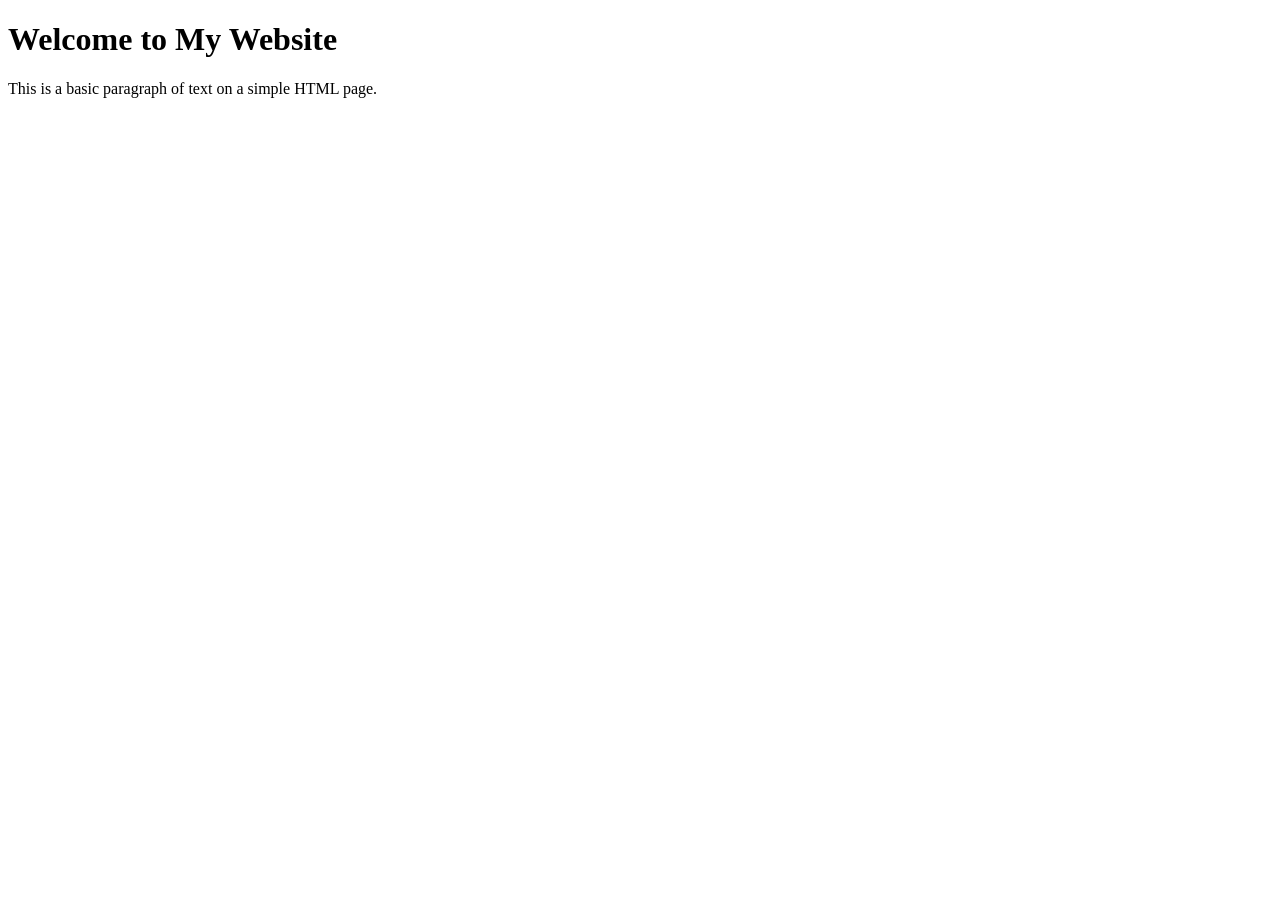
==== index.html @ 00c8b965 "Create index.html" ====
<!DOCTYPE html>
<html lang="en">
<head>
    <meta charset="UTF-8">
    <meta name="viewport" content="width=device-width, initial-scale=1.0">
    <title>My First Web Page</title>
</head>
<body>

    <h1>Welcome to My Website</h1>
    <p>This is a basic paragraph of text on a simple HTML page.</p>

</body>
</html>
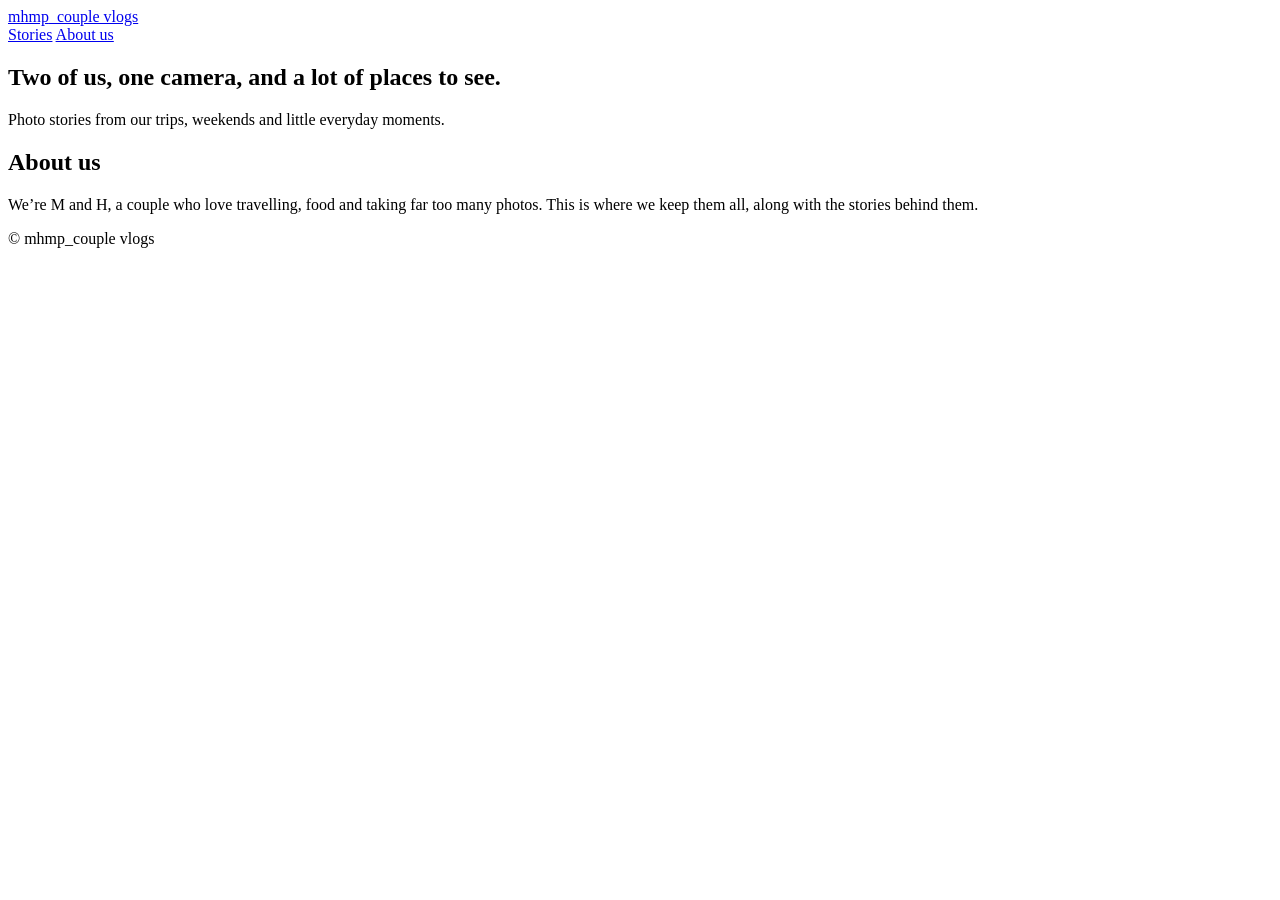
==== commit e6e85a61: "Project Created" ====
--- a/index.html
+++ b/index.html
@@ -1,14 +1,63 @@
 <!DOCTYPE html>
 <html lang="en">
 <head>
-    <meta charset="UTF-8">
-    <meta name="viewport" content="width=device-width, initial-scale=1.0">
-    <title>My First Web Page</title>
+  <meta charset="UTF-8">
+  <meta name="viewport" content="width=device-width, initial-scale=1">
+  <title>mhmp_couple vlogs</title>
+  <meta name="description" content="Photo stories from our travels and everyday life together.">
+  <link rel="preconnect" href="https://fonts.googleapis.com">
+  <link rel="preconnect" href="https://fonts.gstatic.com" crossorigin>
+  <link href="https://fonts.googleapis.com/css2?family=Young+Serif&family=Figtree:wght@400;500;600&display=swap" rel="stylesheet">
+  <link rel="stylesheet" href="css/style.css">
 </head>
 <body>
 
-    <h1>Welcome to My Website</h1>
-    <p>This is a basic paragraph of text on a simple HTML page.</p>
+  <header class="site-header">
+    <a class="logo" href="index.html">mhmp<span>_couple vlogs</span></a>
+    <nav>
+      <a href="index.html" aria-current="page">Stories</a>
+      <a href="#about">About us</a>
+    </nav>
+  </header>
 
+  <main>
+    <section class="hero">
+      <h1>Two of us, one camera, and a lot of places to see.</h1>
+      <p>Photo stories from our trips, weekends and little everyday moments.</p>
+    </section>
+
+    <section class="grid-section" aria-label="All stories">
+      <div class="photo-grid" id="photo-grid"></div>
+    </section>
+
+    <section class="about" id="about">
+      <h2>About us</h2>
+      <p>We’re M and H, a couple who love travelling, food and taking far too many photos. This is where we keep them all, along with the stories behind them.</p>
+    </section>
+  </main>
+
+  <footer class="site-footer">
+    <p>© <span id="year"></span> mhmp_couple vlogs</p>
+  </footer>
+
+  <script src="js/posts.js"></script>
+  <script src="js/common.js"></script>
+  <script>
+    const grid = document.getElementById("photo-grid");
+    grid.innerHTML = sortedPosts().map(post => `
+      <a class="photo-card" href="post.html?id=${encodeURIComponent(post.id)}">
+        <div class="photo-frame">
+          <img src="${post.cover}" alt="${post.title}" loading="lazy">
+        </div>
+        <div class="photo-info">
+          <h2>${post.title}</h2>
+          <p class="meta">
+            ${post.location ? `<span>${post.location}</span>` : ""}
+            <time datetime="${post.date}">${formatDate(post.date)}</time>
+          </p>
+        </div>
+      </a>
+    `).join("");
+  </script>
 </body>
 </html>
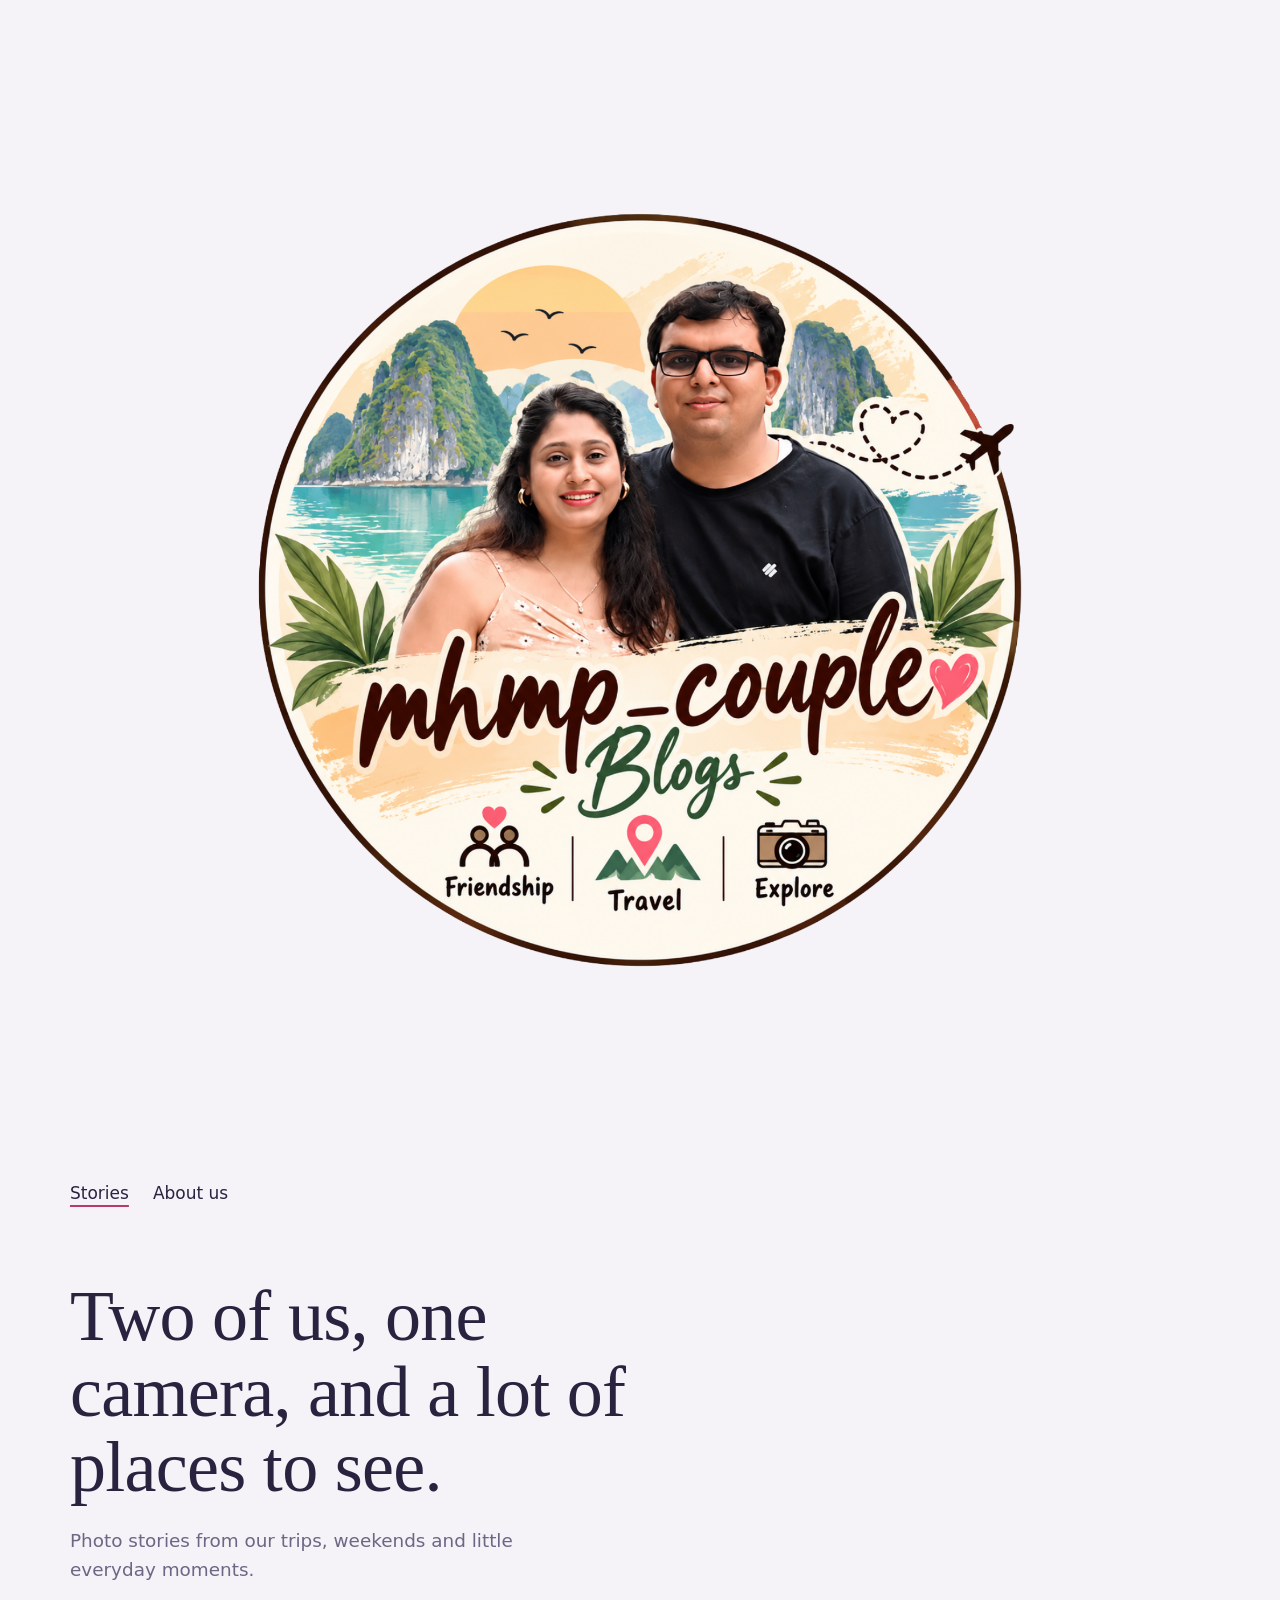
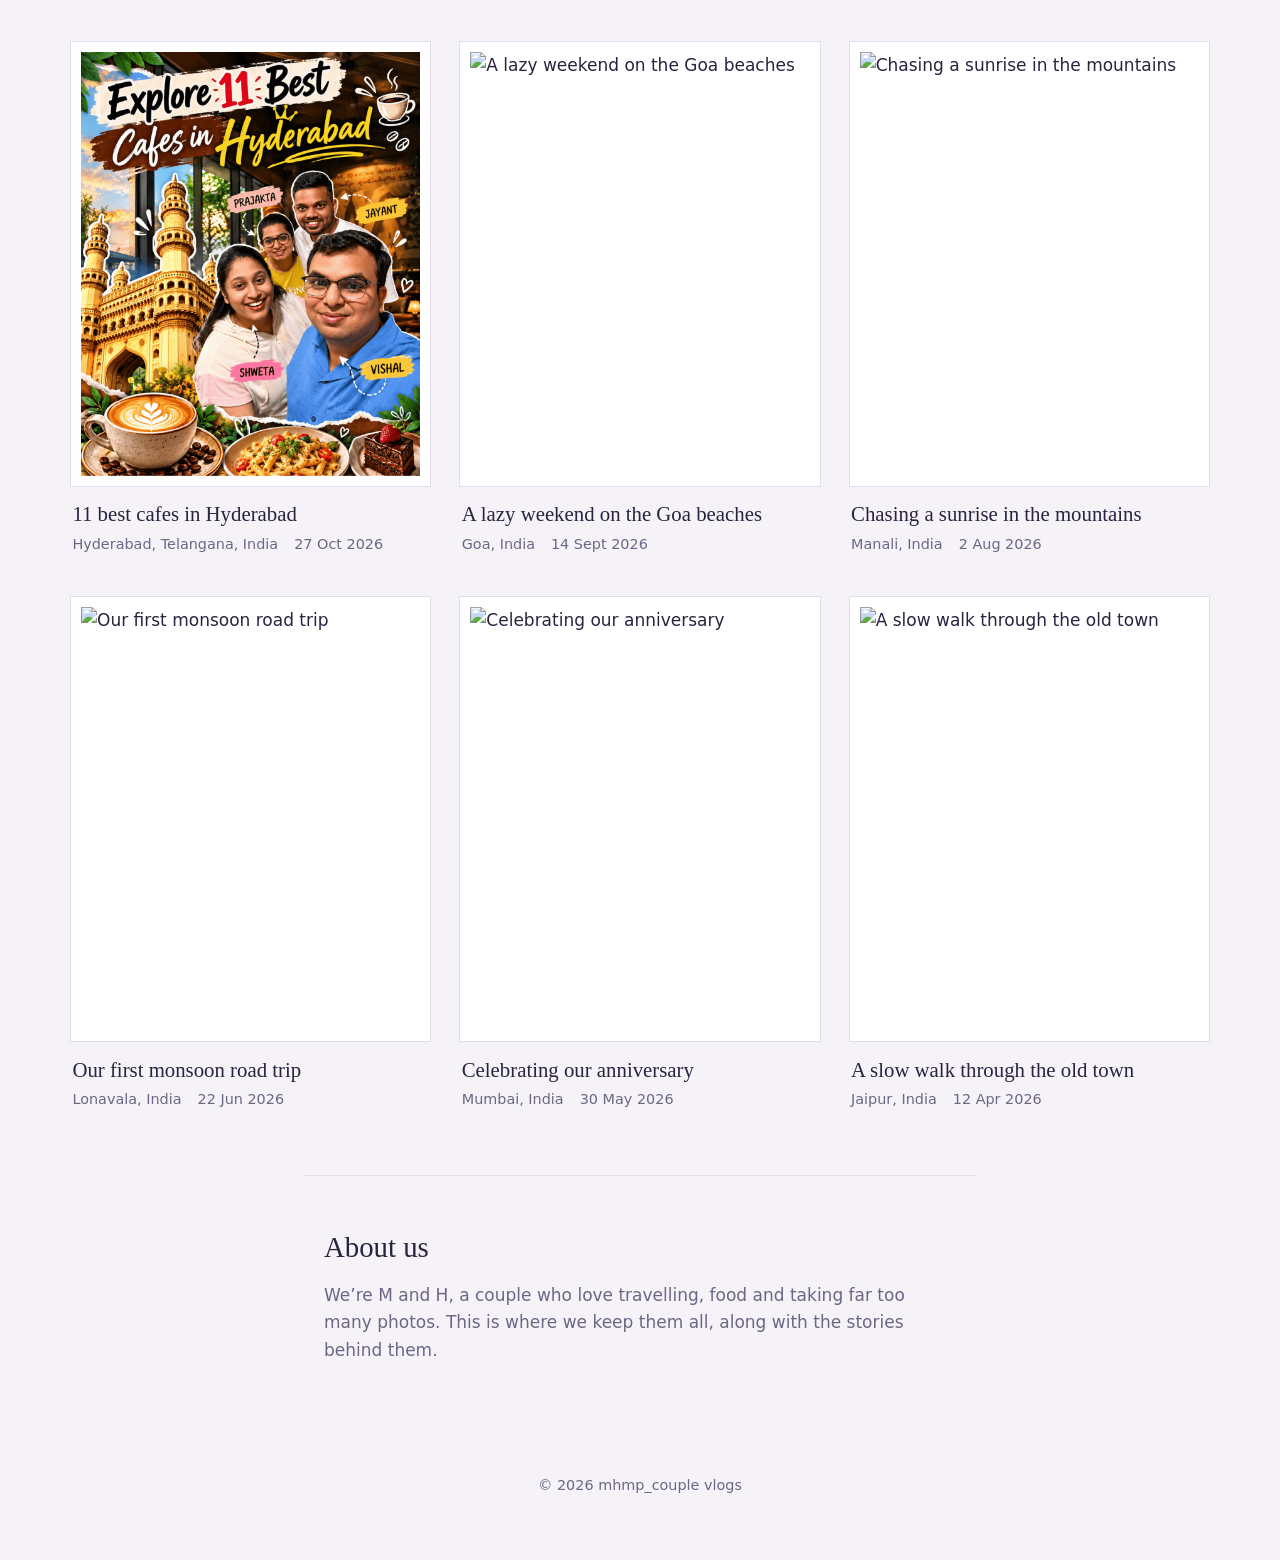
==== commit d1402c13: "added logo" ====
--- a/index.html
+++ b/index.html
@@ -13,7 +13,9 @@
 <body>
 
   <header class="site-header">
-    <a class="logo" href="index.html">mhmp<span>_couple vlogs</span></a>
+    <a class="logo" href="index.html">
+  <img src="images/logo.png" alt="mhmp_couple vlogs">
+</a>
     <nav>
       <a href="index.html" aria-current="page">Stories</a>
       <a href="#about">About us</a>
--- a/css/style.css
+++ b/css/style.css
@@ -0,0 +1,355 @@
+/* ============================================================
+   mhmp_couple vlogs – styles
+   Change the colours below to restyle the whole site.
+   ============================================================ */
+:root {
+  --bg: #F5F3F8;        /* page background */
+  --surface: #FFFFFF;   /* photo print border, cards */
+  --ink: #2A2340;       /* main text */
+  --muted: #6D6684;     /* dates, small text */
+  --accent: #B83A66;    /* links, highlights */
+  --line: #E2DDEA;      /* borders */
+
+  --serif: "Young Serif", Georgia, "Times New Roman", serif;
+  --sans: "Figtree", system-ui, -apple-system, "Segoe UI", sans-serif;
+  --max: 1180px;
+  color-scheme: light;
+}
+
+@media (prefers-color-scheme: dark) {
+  :root {
+    --bg: #1A1726;
+    --surface: #262138;
+    --ink: #EDE9F5;
+    --muted: #A49DB8;
+    --accent: #F07FA6;
+    --line: #3A3350;
+    color-scheme: dark;
+  }
+}
+
+*, *::before, *::after { box-sizing: border-box; }
+
+body {
+  margin: 0;
+  background: var(--bg);
+  color: var(--ink);
+  font-family: var(--sans);
+  font-size: 1.0625rem;
+  line-height: 1.6;
+  -webkit-font-smoothing: antialiased;
+}
+
+img { max-width: 100%; display: block; }
+a { color: var(--accent); }
+:focus-visible { outline: 3px solid var(--accent); outline-offset: 3px; }
+
+/* ---------- Header ---------- */
+.site-header {
+  max-width: var(--max);
+  margin: 0 auto;
+  padding: 1.5rem 1.25rem;
+  display: flex;
+  justify-content: space-between;
+  align-items: baseline;
+  gap: 1rem;
+  flex-wrap: wrap;
+}
+.logo {
+  font-family: var(--serif);
+  font-size: 1.6rem;
+  color: var(--ink);
+  text-decoration: none;
+}
+.logo span { color: var(--muted); }
+.site-header nav { display: flex; gap: 1.5rem; }
+.site-header nav a {
+  color: var(--ink);
+  text-decoration: none;
+  font-weight: 500;
+}
+.site-header nav a:hover,
+.site-header nav a[aria-current="page"] {
+  text-decoration: underline;
+  text-decoration-color: var(--accent);
+  text-underline-offset: 6px;
+  text-decoration-thickness: 2px;
+}
+
+/* ---------- Hero ---------- */
+.hero {
+  max-width: var(--max);
+  margin: 0 auto;
+  padding: 3rem 1.25rem 3.5rem;
+}
+.hero h1 {
+  font-family: var(--serif);
+  font-weight: 400;
+  font-size: clamp(2.25rem, 6vw, 4.5rem);
+  line-height: 1.05;
+  letter-spacing: -0.01em;
+  max-width: 16ch;
+  margin: 0 0 1.25rem;
+}
+.hero p {
+  color: var(--muted);
+  font-size: 1.15rem;
+  max-width: 45ch;
+  margin: 0;
+}
+
+/* ---------- Photo grid: 3 per row ---------- */
+.grid-section {
+  max-width: var(--max);
+  margin: 0 auto;
+  padding: 0 1.25rem 4rem;
+}
+.photo-grid {
+  display: grid;
+  grid-template-columns: repeat(3, 1fr);
+  gap: 2.5rem 1.75rem;
+}
+.photo-card {
+  color: inherit;
+  text-decoration: none;
+  display: block;
+}
+/* Each photo sits in a white "print" border */
+.photo-frame {
+  background: var(--surface);
+  padding: 10px 10px 10px;
+  border: 1px solid var(--line);
+  overflow: hidden;
+}
+.photo-frame img {
+  width: 100%;
+  aspect-ratio: 4 / 5;
+  object-fit: cover;
+  transition: transform .5s ease;
+}
+.photo-card:hover .photo-frame img { transform: scale(1.04); }
+.photo-info { padding: .9rem .15rem 0; }
+.photo-info h2 {
+  font-family: var(--serif);
+  font-weight: 400;
+  font-size: 1.3rem;
+  line-height: 1.25;
+  margin: 0 0 .35rem;
+}
+.photo-card:hover h2 { color: var(--accent); }
+.meta {
+  margin: 0;
+  color: var(--muted);
+  font-size: .9rem;
+  display: flex;
+  flex-wrap: wrap;
+  gap: .25rem 1rem;
+}
+
+/* ---------- About ---------- */
+.about {
+  max-width: 42rem;
+  margin: 0 auto;
+  padding: 3rem 1.25rem 4rem;
+  border-top: 1px solid var(--line);
+}
+.about h2 { font-family: var(--serif); font-weight: 400; font-size: 1.8rem; margin: 0 0 .75rem; }
+.about p { color: var(--muted); margin: 0; }
+
+/* ---------- Footer ---------- */
+.site-footer {
+  text-align: center;
+  color: var(--muted);
+  font-size: .9rem;
+  padding: 2rem 1.25rem 3rem;
+}
+
+/* ============================================================
+   POST PAGE
+   ============================================================ */
+.post {
+  max-width: 980px;
+  margin: 0 auto;
+  padding: 1rem 1.25rem 4rem;
+}
+.back-link {
+  display: inline-block;
+  color: var(--muted);
+  text-decoration: none;
+  font-weight: 500;
+  margin-bottom: 2rem;
+}
+.back-link:hover { color: var(--accent); }
+
+.post-header { margin-bottom: 2rem; }
+.post-header h1 {
+  font-family: var(--serif);
+  font-weight: 400;
+  font-size: clamp(2rem, 5vw, 3.5rem);
+  line-height: 1.1;
+  margin: 0 0 .5rem;
+  max-width: 22ch;
+}
+.post-location { color: var(--muted); margin: 0 0 1.25rem; font-size: 1.05rem; }
+
+/* Posted / Updated dates */
+.post-dates {
+  display: flex;
+  gap: 2.5rem;
+  margin: 0;
+  padding-top: 1rem;
+  border-top: 1px solid var(--line);
+}
+.post-dates dt { font-size: .85rem; color: var(--muted); }
+.post-dates dd { margin: 0; font-weight: 600; }
+
+/* ---------- Gallery ---------- */
+.gallery { margin-bottom: 3rem; }
+.gallery-main {
+  position: relative;
+  display: block;
+  width: 100%;
+  padding: 12px;
+  background: var(--surface);
+  border: 1px solid var(--line);
+  cursor: zoom-in;
+}
+.gallery-main img {
+  width: 100%;
+  height: min(75vh, 720px);
+  object-fit: contain;
+  background: var(--bg);
+}
+.gallery-count {
+  position: absolute;
+  right: 24px;
+  bottom: 24px;
+  background: rgba(20, 16, 32, .7);
+  color: #fff;
+  font-size: .85rem;
+  padding: .2rem .65rem;
+  border-radius: 999px;
+}
+.gallery-thumbs {
+  display: flex;
+  gap: .6rem;
+  margin-top: .75rem;
+  overflow-x: auto;
+  padding-bottom: .25rem;
+}
+.thumb {
+  flex: 0 0 auto;
+  width: 96px;
+  padding: 0;
+  border: 2px solid transparent;
+  background: none;
+  cursor: pointer;
+  opacity: .6;
+  transition: opacity .2s;
+}
+.thumb img { width: 100%; aspect-ratio: 1; object-fit: cover; }
+.thumb:hover { opacity: 1; }
+.thumb.active { opacity: 1; border-color: var(--accent); }
+
+/* ---------- Story text ---------- */
+.post-content {
+  max-width: 40rem;
+  margin: 0 auto;
+  font-size: 1.125rem;
+  line-height: 1.75;
+}
+.post-content h2 {
+  font-family: var(--serif);
+  font-weight: 400;
+  font-size: 1.6rem;
+  margin: 2.25rem 0 .5rem;
+}
+.post-content p { margin: 0 0 1.25rem; }
+.updated-note {
+  color: var(--muted);
+  font-size: .95rem;
+  font-style: italic;
+  border-left: 3px solid var(--accent);
+  padding-left: .9rem;
+  margin-top: 2rem !important;
+}
+
+/* ---------- Previous / next ---------- */
+.post-nav {
+  max-width: 40rem;
+  margin: 3.5rem auto 0;
+  padding-top: 1.5rem;
+  border-top: 1px solid var(--line);
+  display: flex;
+  justify-content: space-between;
+  gap: 1.5rem;
+}
+.post-nav a {
+  color: var(--ink);
+  text-decoration: none;
+  font-family: var(--serif);
+  font-size: 1.1rem;
+  max-width: 48%;
+}
+.post-nav a:hover { color: var(--accent); }
+.post-nav small {
+  display: block;
+  font-family: var(--sans);
+  font-size: .85rem;
+  color: var(--muted);
+}
+.post-nav .newer { text-align: right; margin-left: auto; }
+
+/* ---------- Lightbox ---------- */
+.lightbox {
+  position: fixed;
+  inset: 0;
+  background: rgba(14, 11, 22, .94);
+  display: flex;
+  align-items: center;
+  justify-content: center;
+  z-index: 100;
+  padding: 3rem 4rem;
+}
+.lightbox[hidden] { display: none; }
+.lightbox img { max-height: 100%; max-width: 100%; object-fit: contain; }
+.lightbox button {
+  position: absolute;
+  background: none;
+  border: 0;
+  color: #fff;
+  font-size: 2.5rem;
+  line-height: 1;
+  cursor: pointer;
+  padding: .5rem 1rem;
+}
+.lb-close { top: .75rem; right: .75rem; font-size: 1.75rem !important; }
+.lb-prev { left: .5rem; }
+.lb-next { right: .5rem; }
+
+/* ---------- Not found ---------- */
+.not-found { text-align: center; padding: 4rem 0; }
+.not-found h1 { font-family: var(--serif); font-weight: 400; }
+.button {
+  display: inline-block;
+  background: var(--accent);
+  color: #fff;
+  text-decoration: none;
+  padding: .7rem 1.4rem;
+  border-radius: 999px;
+  font-weight: 600;
+}
+
+/* ---------- Responsive ---------- */
+@media (max-width: 900px) {
+  .photo-grid { grid-template-columns: repeat(2, 1fr); }
+}
+@media (max-width: 560px) {
+  .photo-grid { grid-template-columns: 1fr; }
+  .post-dates { gap: 1.5rem; }
+  .lightbox { padding: 3rem .5rem; }
+  .thumb { width: 72px; }
+}
+@media (prefers-reduced-motion: reduce) {
+  * { transition: none !important; }
+}
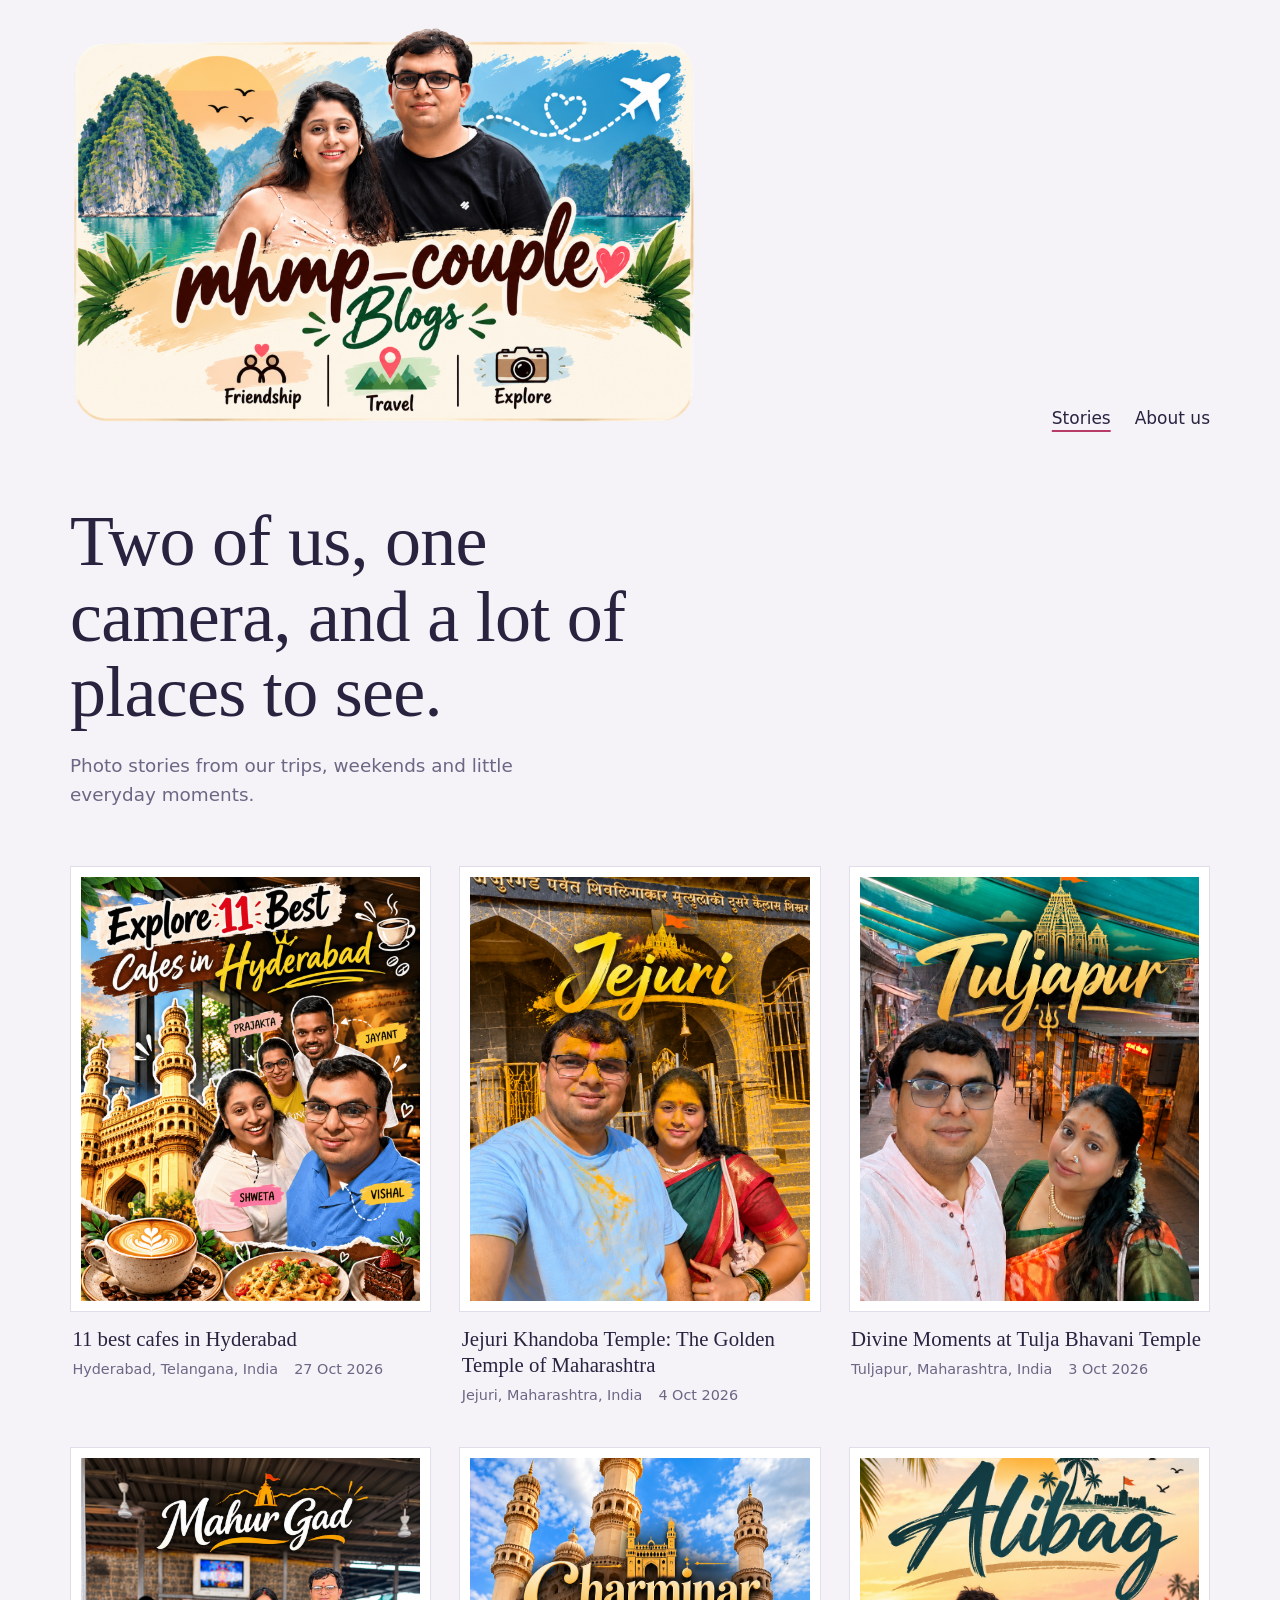
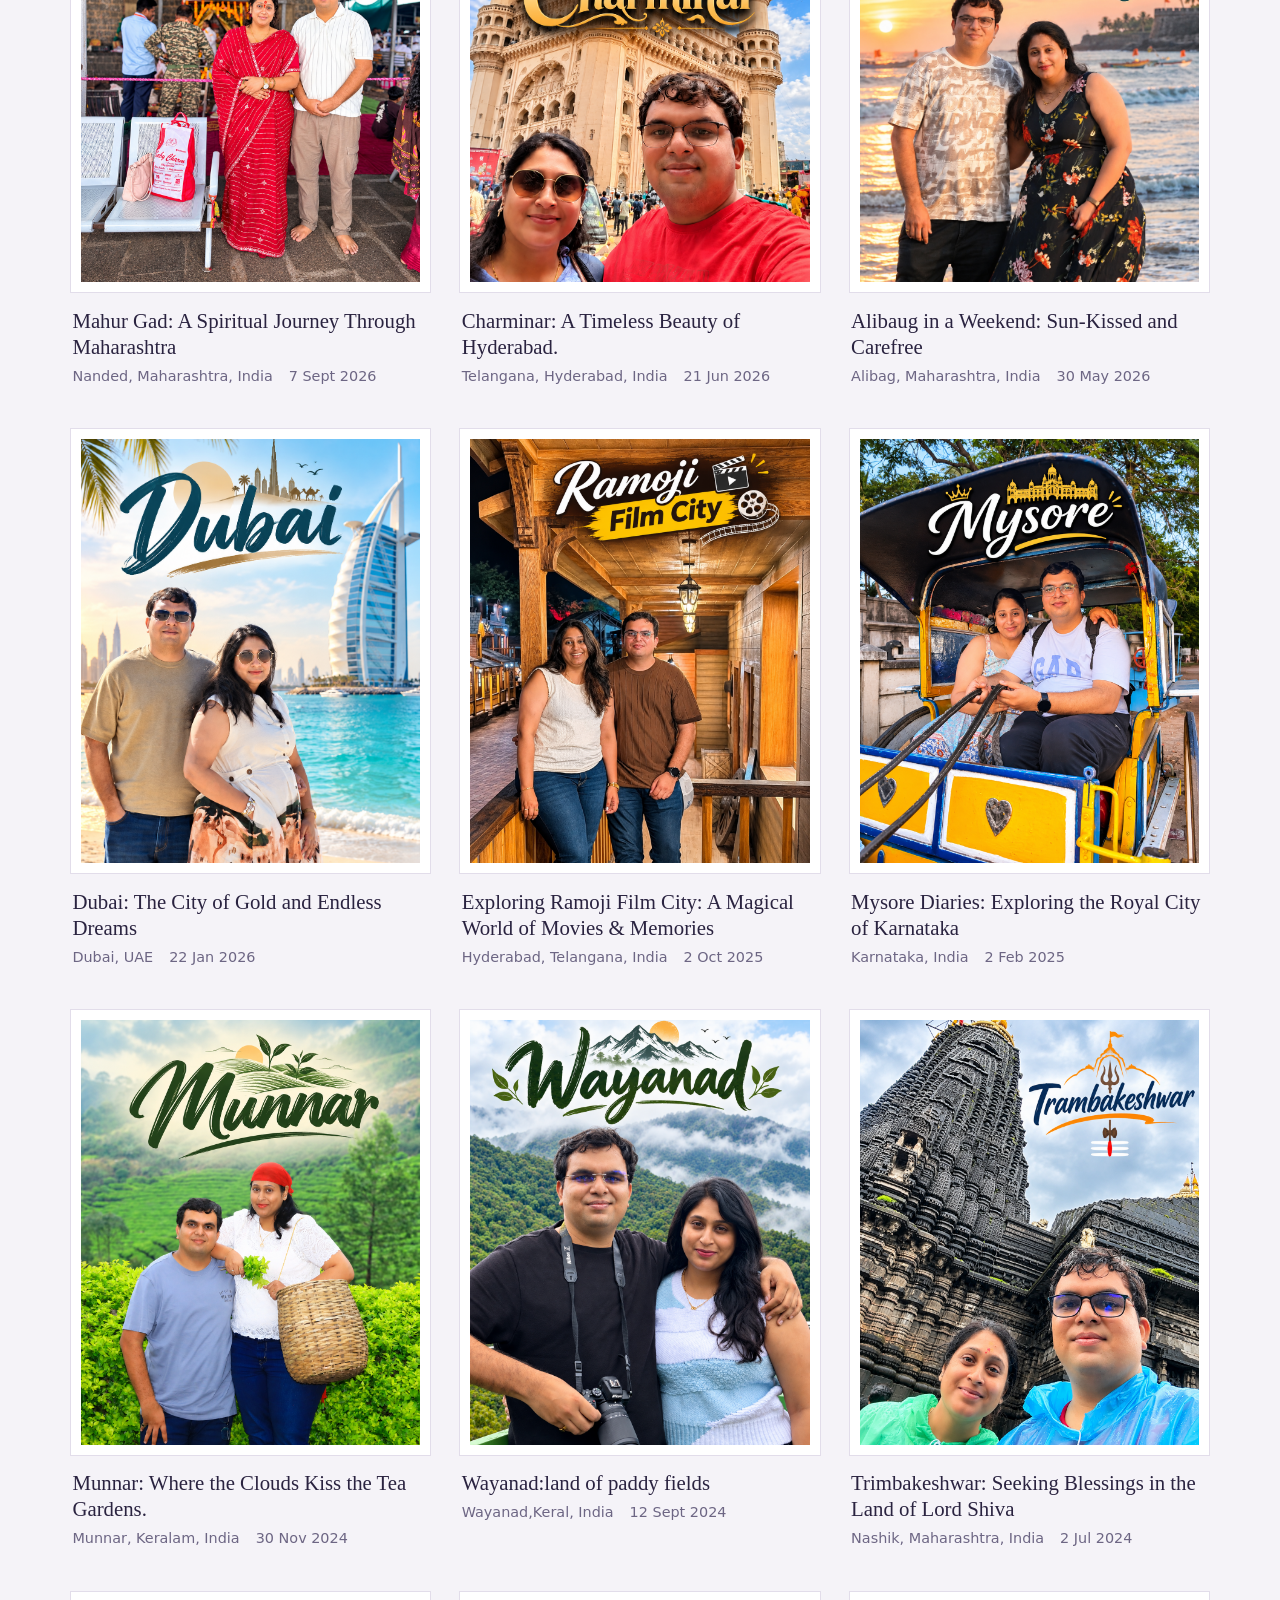
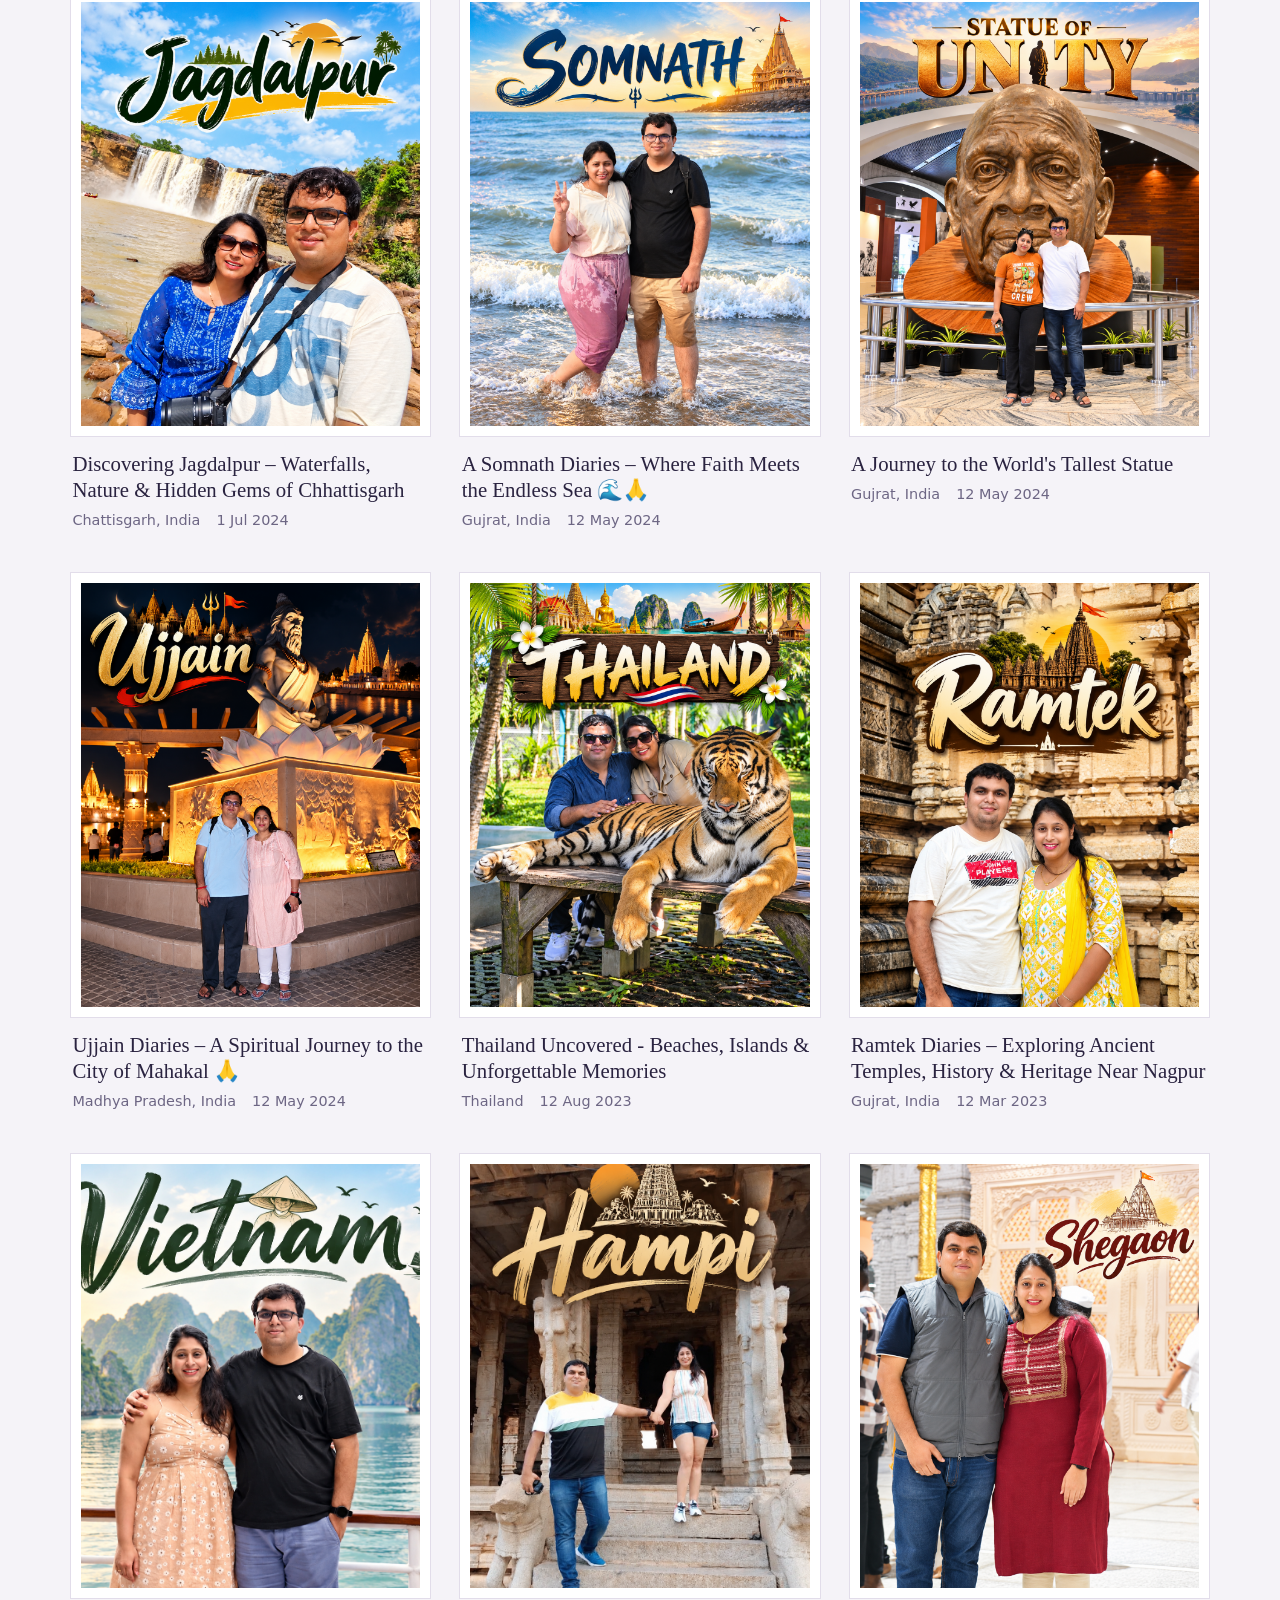
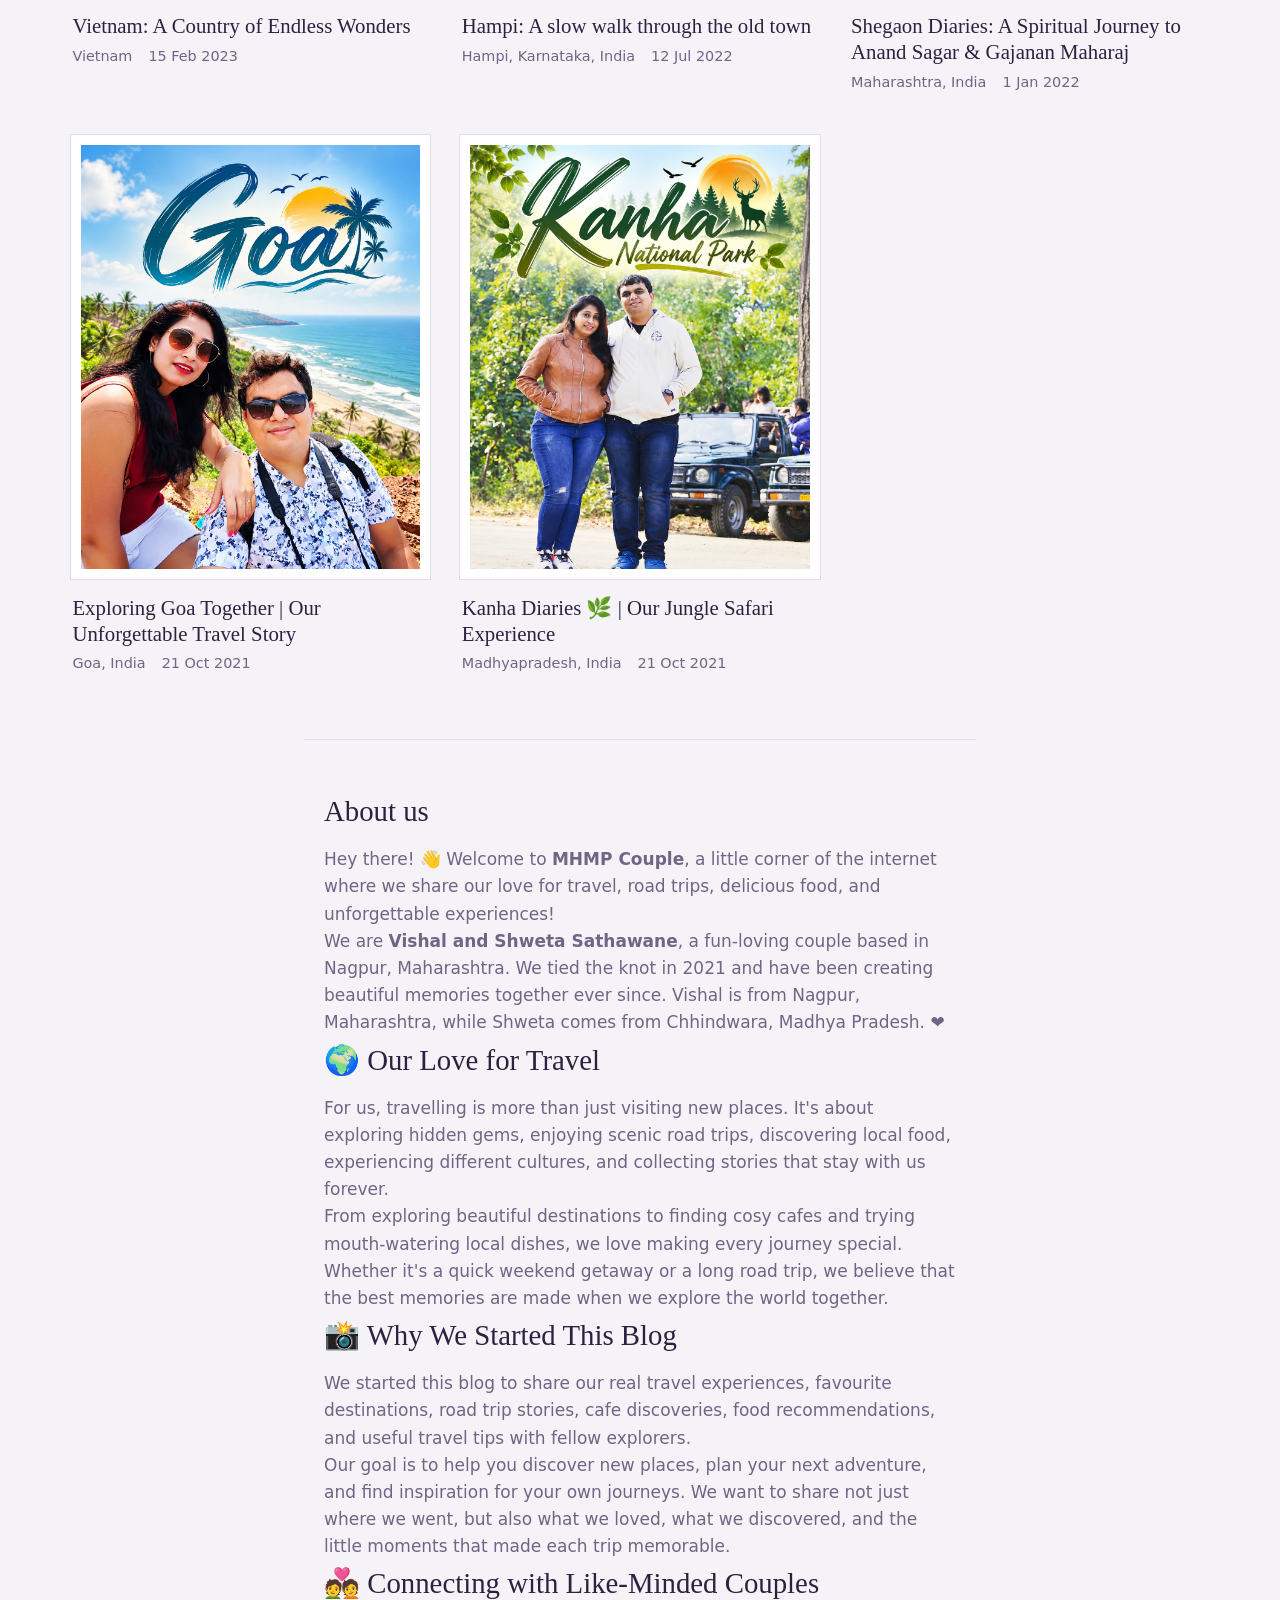
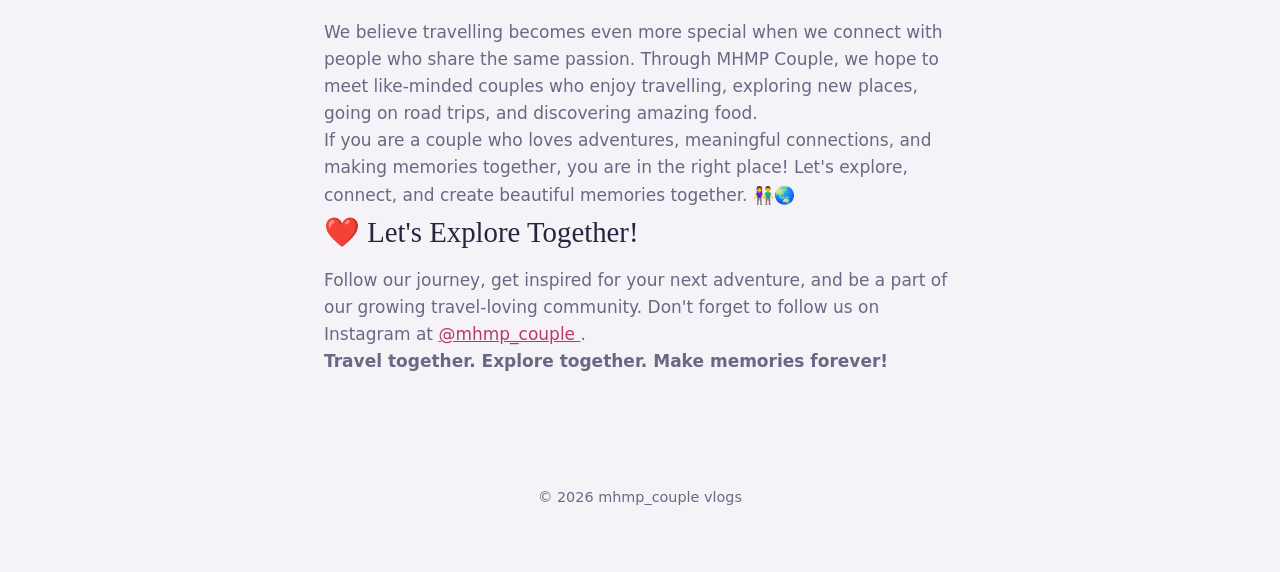
==== commit 7caf208b: "added mahur, trambakeshwar, mysore" ====
--- a/index.html
+++ b/index.html
@@ -34,7 +34,86 @@
 
     <section class="about" id="about">
       <h2>About us</h2>
-      <p>We’re M and H, a couple who love travelling, food and taking far too many photos. This is where we keep them all, along with the stories behind them.</p>
+      <p>
+        Hey there! 👋 Welcome to <strong>MHMP Couple</strong>,
+        a little corner of the internet where we share our love for
+        travel, road trips, delicious food, and unforgettable experiences!
+    </p>
+
+    <p>
+        We are <strong>Vishal and Shweta Sathawane</strong>, a fun-loving
+        couple based in Nagpur, Maharashtra. We tied the knot in 2021
+        and have been creating beautiful memories together ever since.
+        Vishal is from Nagpur, Maharashtra, while Shweta comes from
+        Chhindwara, Madhya Pradesh. ❤️
+    </p>
+
+    <h2>🌍 Our Love for Travel</h2>
+
+    <p>
+        For us, travelling is more than just visiting new places.
+        It's about exploring hidden gems, enjoying scenic road trips,
+        discovering local food, experiencing different cultures, and
+        collecting stories that stay with us forever.
+    </p>
+
+    <p>
+        From exploring beautiful destinations to finding cosy cafes
+        and trying mouth-watering local dishes, we love making every
+        journey special. Whether it's a quick weekend getaway or a
+        long road trip, we believe that the best memories are made
+        when we explore the world together.
+    </p>
+
+    <h2>📸 Why We Started This Blog</h2>
+
+    <p>
+        We started this blog to share our real travel experiences,
+        favourite destinations, road trip stories, cafe discoveries,
+        food recommendations, and useful travel tips with fellow
+        explorers.
+    </p>
+
+    <p>
+        Our goal is to help you discover new places, plan your next
+        adventure, and find inspiration for your own journeys.
+        We want to share not just where we went, but also what we
+        loved, what we discovered, and the little moments that made
+        each trip memorable.
+    </p>
+
+    <h2>💑 Connecting with Like-Minded Couples</h2>
+
+    <p>
+        We believe travelling becomes even more special when we
+        connect with people who share the same passion. Through
+        MHMP Couple, we hope to meet like-minded couples who enjoy
+        travelling, exploring new places, going on road trips, and
+        discovering amazing food.
+    </p>
+
+    <p>
+        If you are a couple who loves adventures, meaningful
+        connections, and making memories together, you are in
+        the right place! Let's explore, connect, and create
+        beautiful memories together. 👫🌏
+    </p>
+
+    <h2>❤️ Let's Explore Together!</h2>
+
+    <p>
+        Follow our journey, get inspired for your next adventure,
+        and be a part of our growing travel-loving community.
+        Don't forget to follow us on Instagram at
+        <a href="https://www.instagram.com/mhmp_couple/"
+           target="_blank" rel="noopener noreferrer">
+            @mhmp_couple
+        </a>.
+    </p>
+
+    <p>
+        <strong>Travel together. Explore together. Make memories forever!</strong>
+    </p>
     </section>
   </main>
 
--- a/css/style.css
+++ b/css/style.css
@@ -15,7 +15,13 @@
   --max: 1180px;
   color-scheme: light;
 }
-
+.logo img {
+  height: 400px;
+  width: auto;
+}
+@media (max-width: 560px) {
+  .logo img { height: 400px; }
+}
 @media (prefers-color-scheme: dark) {
   :root {
     --bg: #1A1726;
